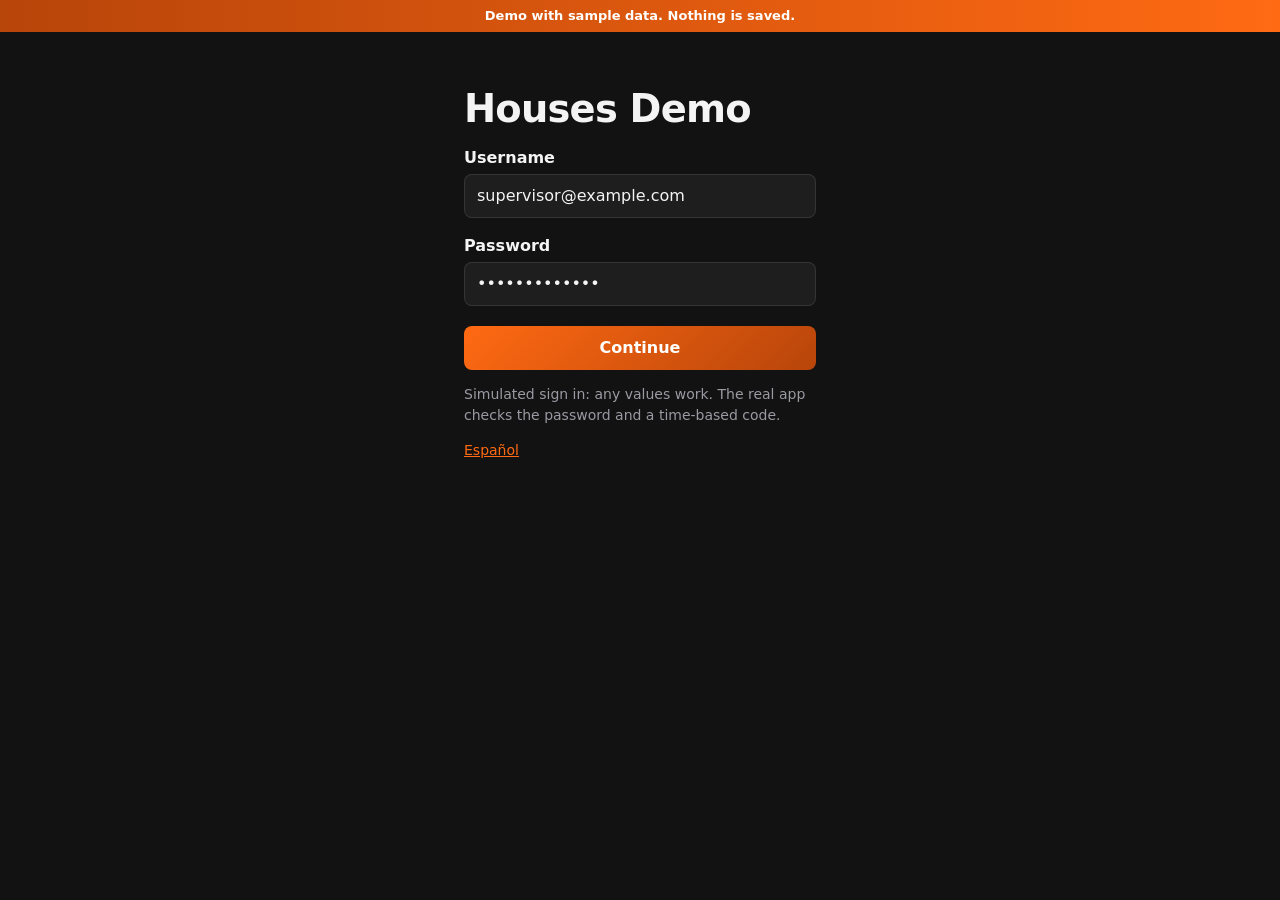
==== index.html @ a1597561 "feat: add the clickable demo with sample data Plain HTML, CSS and JavaScript. English and Spanish. E" ====
<!doctype html><html lang="en"><head><meta charset="utf-8"><meta name="viewport" content="width=device-width, initial-scale=1"><meta name="robots" content="noindex, nofollow"><link rel="icon" type="image/png" href="img/home.png"><title>Houses Demo</title><link rel="stylesheet" href="style.css"></head>
<body><div class="banner" id="bn"></div>
<main class="login">
  <h1 id="h1"></h1>
  <form id="pw">
    <label for="u" id="lu"></label><input id="u" autocomplete="off" value="supervisor@example.com">
    <label for="p" id="lp"></label><input id="p" type="password" autocomplete="off" value="demo-password">
    <button type="submit" id="bc"></button>
  </form>
  <form id="code" hidden>
    <p id="ci"></p>
    <label for="c" id="lc"></label><input id="c" inputmode="numeric" maxlength="6" autocomplete="off" placeholder="123456">
    <button type="submit" id="bs"></button>
  </form>
  <p class="note" id="ln"></p>
  <p class="note"><a href="#" id="sw"></a></p>
</main>
<script src="app.js"></script>
<script>
const set = (id, k) => { document.getElementById(id).textContent = t(k); };
document.title = t("signIn") + " | Houses Demo";
set("bn","banner"); set("h1","brand"); set("lu","username"); set("lp","password"); set("bc","cont"); set("ci","codeIntro"); set("lc","code"); set("bs","signIn"); set("ln","loginNote");
document.getElementById("sw").textContent = LANG === "en" ? "Español" : "English";
document.getElementById("sw").addEventListener("click", (e) => { e.preventDefault(); setLang(LANG === "en" ? "es" : "en"); });
document.getElementById("pw").addEventListener("submit", (e) => { e.preventDefault(); e.target.hidden = true; document.getElementById("code").hidden = false; document.getElementById("c").focus(); });
document.getElementById("code").addEventListener("submit", (e) => { e.preventDefault(); try { sessionStorage.setItem("demo-signed-in", "1"); } catch (err) {} location.href = "home.html"; });
</script></body></html>
---- style.css ----
/* Dark, glassy look: charcoal surfaces, hairline borders, one orange accent. */
:root {
  color-scheme: dark;
  --bg:#121212; --fg:#f4f4f5; --muted:#9a9aa3; --accent:#ff6a13; --accent-2:#b8450a;
  --border:rgba(255,255,255,.10); --card:rgba(255,255,255,.045); --card-solid:#1b1b1d;
  --ok:#4ade80; --warn:#f87171;
}
* { box-sizing:border-box; }
body { margin:0; background:var(--bg); color:var(--fg); font:1rem/1.5 "Inter",system-ui,-apple-system,"Segoe UI",sans-serif; }
h1 { font-size:clamp(1.75rem,3vw,2.5rem); line-height:1.1; letter-spacing:-.02em; margin:.5rem 0 1rem; }
h2 { font-size:1.15rem; margin:1.5rem 0 .5rem; }
a { color:var(--accent); }
.banner { background:linear-gradient(90deg,var(--accent-2),var(--accent)); color:#fff; text-align:center; padding:.35rem 1rem; font-size:.8125rem; font-weight:600; }
.pill { display:inline-block; padding:.15rem .75rem; font-size:.8125rem; font-weight:600; color:#fff; background:linear-gradient(135deg,var(--accent),var(--accent-2)); border-radius:999px; }
main { max-width:56rem; margin:0 auto; padding:1rem 1rem 3rem; }
.grid { display:grid; grid-template-columns:repeat(auto-fit,minmax(10rem,1fr)); gap:.75rem; }
.tile, .card { background:var(--card); border:1px solid var(--border); border-radius:.75rem; padding:.9rem 1.1rem; backdrop-filter:blur(8px); }
.tile .n { font-size:1.9rem; font-weight:700; letter-spacing:-.02em; } .tile .l { color:var(--muted); font-size:.875rem; }
.tile.hot { background:linear-gradient(135deg,var(--accent),var(--accent-2)); border-color:rgba(255,160,100,.5); } .tile.hot .l { color:rgba(255,255,255,.88); }
table { width:100%; border-collapse:collapse; }
th,td { text-align:left; padding:.55rem .35rem; border-bottom:1px solid var(--border); }
th { color:var(--muted); font-weight:600; font-size:.875rem; }
tr.link { cursor:pointer; } tr.link:hover { background:var(--card); }
.yes { color:var(--ok); font-weight:600; } .no { color:var(--warn); font-weight:600; }
label { display:block; margin:1rem 0 .25rem; font-weight:600; }
input, select { width:100%; min-height:2.75rem; padding:.5rem .75rem; font:inherit; color:inherit; background:rgba(255,255,255,.05); border:1px solid var(--border); border-radius:.5rem; }
input:focus-visible, select:focus-visible, button:focus-visible, a:focus-visible { outline:2px solid var(--accent); outline-offset:2px; }
select option { background:var(--card-solid); color:var(--fg); }
button, .btn { display:inline-block; min-height:2.75rem; margin-top:1.25rem; padding:.5rem 1.1rem; font:inherit; font-weight:600; color:#fff; background:linear-gradient(135deg,var(--accent),var(--accent-2)); border:0; border-radius:.5rem; cursor:pointer; text-decoration:none; }
button.secondary { color:var(--fg); background:transparent; border:1px solid var(--border); margin:0; }
.login { max-width:24rem; margin:2rem auto; } .login button { width:100%; }
.crumbs { color:var(--muted); font-size:.9rem; } .crumbs a { color:var(--muted); }
.note { color:var(--muted); font-size:.875rem; }
.list { list-style:none; margin:0; padding:0; } .list li { border-bottom:1px solid var(--border); }
.list a, .list .row { display:flex; justify-content:space-between; align-items:center; gap:.5rem; padding:.7rem .25rem; text-decoration:none; color:var(--fg); }
@media (max-width:30rem) { .hide-s { display:none; } }

body.has-side { display:grid; grid-template-columns:14rem 1fr; grid-template-rows:auto 1fr; min-height:100vh; }
.banner { grid-column:1 / -1; }
.side { grid-row:2; padding:1rem; border-right:1px solid var(--border); background:rgba(255,255,255,.03); display:flex; flex-direction:column; gap:1rem; }
.side .brand { font-weight:700; font-size:1.1rem; letter-spacing:-.01em; }
.side nav { display:flex; flex-direction:column; gap:.25rem; flex:1; }
.side nav a { padding:.6rem .75rem; border-radius:.5rem; color:var(--muted); text-decoration:none; font-weight:600; }
.side nav a:hover { color:var(--fg); background:var(--card); }
.side nav a.on { color:#fff; background:linear-gradient(135deg,var(--accent),var(--accent-2)); }
.content { grid-row:2; width:100%; }
@media (max-width:48rem) {
  body.has-side { grid-template-columns:1fr; grid-template-rows:auto auto 1fr; }
  .side { grid-row:2; flex-direction:row; flex-wrap:wrap; align-items:center; border-right:0; border-bottom:1px solid var(--border); }
  .side nav { flex-direction:row; flex:1; flex-wrap:wrap; } .side .brand { display:none; }
  .content { grid-row:3; }
}

/* Home: the network artwork stays, darkened, behind the content. */
body.home { position:relative; isolation:isolate; }
body.home::before { content:""; position:fixed; inset:0; z-index:-1; background:url(img/background.jpg) center / cover no-repeat; filter:invert(1) hue-rotate(180deg) saturate(1.4); opacity:.4; }
body.home main { max-width:84rem; margin:0; }
.stats { display:grid; grid-template-columns:repeat(auto-fit,minmax(13rem,1fr)); gap:.75rem; margin:.5rem 0 1.25rem; }
.chips { display:flex; flex-wrap:wrap; gap:.5rem; margin-bottom:.75rem; }
.chip { margin:0; min-height:2.5rem; padding:.4rem 1rem; color:#fff; background:var(--card); border:1px solid rgba(255,106,19,.6); border-radius:999px; }
.chip:hover { background:linear-gradient(135deg,var(--accent),var(--accent-2)); }
.toast { min-height:1.5rem; margin:0 0 .5rem; }
.houses { display:grid; grid-template-columns:repeat(auto-fit,minmax(14rem,1fr)); gap:1rem; }
.house { background:var(--card); backdrop-filter:blur(8px); border:1px solid var(--border); border-radius:1rem; padding:1rem; text-align:center; }
.ring { position:relative; width:100%; max-width:15rem; aspect-ratio:1; margin:0 auto; }
.ring .hico { position:absolute; left:50%; top:50%; width:34%; transform:translate(-50%,-50%); }
.ring .pico { position:absolute; width:15%; transform:translate(-50%,-50%); }
.house h2 { margin:.5rem 0 0; } .house .meta { color:var(--muted); font-size:.875rem; }
.chat { margin-top:1.25rem; background:var(--card); backdrop-filter:blur(8px); border:1px solid var(--border); border-radius:1rem; padding:1rem; }
.chat h2 { margin:0 0 .5rem; }
.log { min-height:6rem; max-height:14rem; overflow:auto; display:flex; flex-direction:column; gap:.5rem; margin-bottom:.75rem; }
.msg { max-width:85%; padding:.5rem .75rem; border-radius:.75rem; }
.msg.me { align-self:flex-end; background:linear-gradient(135deg,var(--accent),var(--accent-2)); color:#fff; }
.msg.bot { align-self:flex-start; background:rgba(255,255,255,.07); border:1px solid var(--border); }
.chat form { display:flex; gap:.5rem; } .chat form button { margin:0; }
dialog { width:min(24rem, calc(100% - 2rem)); padding:1rem 1.25rem; color:var(--fg); background:var(--card-solid); border:1px solid var(--border); border-radius:1rem; }
dialog::backdrop { background:rgba(0,0,0,.6); }
dialog h2 { margin:0 0 .5rem; }
.actions { display:flex; gap:.5rem; justify-content:flex-end; } .actions button { margin-top:1rem; }
.error-msg { color:var(--warn); min-height:1.25rem; margin:.5rem 0 0; }

.who { display:grid; grid-template-columns:auto 1fr; gap:.5rem .6rem; align-items:center; }
.avatar { width:2.25rem; height:2.25rem; display:grid; place-items:center; border-radius:50%; font-size:.8rem; font-weight:700; color:#fff; background:linear-gradient(135deg,var(--accent),var(--accent-2)); }
.who-mail { overflow-wrap:anywhere; line-height:1.2; }
.who-actions { grid-column:1 / -1; display:grid; gap:.4rem; }
.who-actions button { width:100%; margin:0; min-height:2.5rem; }
@media (max-width:48rem) { .who { display:flex; flex-wrap:wrap; } .who-mail { display:none; } .who-actions { display:flex; } .who-actions button { width:auto; } }

/* Boxes lift when hovered, to draw the eye. Touch screens skip it, reduced motion keeps them still. */
.tile, .house, .news-item, .staff-card, .vcard { position:relative; transition:transform .18s ease, box-shadow .18s ease, border-color .18s ease; }
.tile::after, .house::after, .news-item::after, .staff-card::after, .vcard::after { content:""; position:absolute; left:0; right:0; top:100%; height:.375rem; } /* hover stays steady on the bottom edge while the box lifts */
@media (hover:hover) {
  .tile:hover, .house:hover, .news-item:hover, .staff-card:hover, .vcard:hover { border-color:rgba(255,106,19,.6); box-shadow:0 12px 28px rgba(0,0,0,.5); }
}
@media (hover:hover) and (prefers-reduced-motion:no-preference) {
  .tile:hover, .house:hover, .news-item:hover, .staff-card:hover, .vcard:hover { transform:translateY(-4px); }
  .chip { transition:transform .18s ease, background .18s ease; } .chip:hover { transform:translateY(-2px); }
}

.news { margin-top:1.25rem; }
.news h2 { margin:0 0 .5rem; }
.news-list { list-style:none; margin:0; padding:0; display:grid; gap:.5rem; }
.news-item { display:grid; grid-template-columns:7.5rem 1fr auto; gap:.75rem; align-items:center; padding:.7rem 1rem; background:var(--card); backdrop-filter:blur(8px); border:1px solid var(--border); border-radius:.75rem; }
.news-tag { justify-self:start; padding:.1rem .65rem; font-size:.75rem; font-weight:700; letter-spacing:.02em; color:#ffb48a; border:1px solid rgba(255,106,19,.55); border-radius:999px; white-space:nowrap; }
.news-item.pending .news-tag { color:#fff; border-color:transparent; background:linear-gradient(135deg,var(--accent),var(--accent-2)); }
.news-time { color:var(--muted); font-size:.8125rem; white-space:nowrap; }
@media (max-width:48rem) { .news-item { grid-template-columns:1fr auto; } .news-text { grid-column:1 / -1; grid-row:2; } }

/* House page */
a.house { display:block; color:inherit; text-decoration:none; }
.beds { display:grid; grid-template-columns:auto minmax(8rem,1fr) auto; gap:.75rem 1.5rem; align-items:center; margin:.5rem 0 1.25rem; }
.beds .bar { height:.75rem; border-radius:999px; background:rgba(255,255,255,.08); overflow:hidden; }
.beds .bar span { display:block; height:100%; border-radius:inherit; background:linear-gradient(90deg,var(--accent-2),var(--accent)); box-shadow:0 0 12px rgba(255,106,19,.6); }
.beds-side { display:flex; gap:1.5rem; text-align:center; }
.beds-side b { display:block; font-size:1.3rem; line-height:1.1; }
.beds-side .l { font-size:.75rem; }
.house-grid { display:grid; grid-template-columns:minmax(0,1.1fr) minmax(0,1fr); gap:1rem; align-items:start; }
.ring-card h2, .info-card h2 { margin:.1rem 0 .5rem; }
.ring.big { max-width:30rem; margin:1rem auto .75rem; }
.pfig { position:absolute; width:17%; margin:0; transform:translate(-50%,-50%); text-align:center; }
.pfig img { display:block; width:78%; margin:0 auto; transition:transform .18s ease; }
.pfig figcaption { margin-top:.1rem; font-size:.75rem; line-height:1.15; color:var(--muted); }
@media (hover:hover) and (prefers-reduced-motion:no-preference) { .pfig:hover img { transform:translateY(-3px) scale(1.06); } }
.info-card address { font-style:normal; font-weight:600; line-height:1.4; }
.phone { margin:.5rem 0 .9rem; } .phone a { color:var(--fg); font-weight:600; text-decoration:none; border-bottom:1px solid rgba(255,106,19,.6); }
.map { position:relative; aspect-ratio:5/3; border:1px solid var(--border); border-radius:.9rem; overflow:hidden; background:#232830; }
.map-view { position:absolute; inset:0; }
.map .mapsvg { display:block; width:100%; height:100%; }
.map-tools { position:absolute; top:.6rem; left:.6rem; display:flex; flex-direction:column; gap:.35rem; }
.map-tools button { margin:0; min-height:0; width:2.25rem; height:2.25rem; padding:0; display:grid; place-items:center; font-size:1.2rem; line-height:1; color:var(--fg); background:rgba(20,24,29,.88); border:1px solid var(--border); border-radius:.55rem; }
.map-tools button:hover:not(:disabled) { border-color:rgba(255,106,19,.7); }
.map-tools button:disabled { opacity:.4; cursor:default; }
.map .pulse { transform-box:fill-box; transform-origin:center; animation:pulse 2.2s ease-out infinite; }
@keyframes pulse { from { transform:scale(.6); opacity:.9; } to { transform:scale(3); opacity:0; } }
@media (prefers-reduced-motion:reduce) { .map .pulse { animation:none; opacity:.5; } }
.staff, .docs { margin-top:1.25rem; }
.staff-list { list-style:none; margin:0; padding:0; display:grid; grid-template-columns:repeat(auto-fit,minmax(15rem,1fr)); gap:.75rem; }
.staff-card { display:flex; align-items:center; gap:.8rem; padding:.8rem 1rem; background:var(--card); backdrop-filter:blur(8px); border:1px solid var(--border); border-radius:.9rem; }
.staff-card .avatar { width:3rem; height:3rem; font-size:1rem; flex:none; }
.s-name { font-weight:700; }
@media (max-width:64rem) { .house-grid { grid-template-columns:1fr; } }
@media (max-width:48rem) { .beds { grid-template-columns:1fr; } .beds-side { justify-content:space-between; } }

/* Visual folders: cards with a tab, an icon, a key figure and a small picture of what is inside. */
.seg { display:inline-flex; flex-wrap:wrap; gap:.25rem; padding:.25rem; margin:.25rem 0 1rem; background:rgba(255,255,255,.05); border:1px solid var(--border); border-radius:999px; }
.seg button { margin:0; min-height:2rem; padding:.2rem .95rem; font-size:.875rem; color:var(--muted); background:transparent; border:0; border-radius:999px; }
.seg button:hover:not(.on) { color:var(--fg); }
.seg button.on { color:#fff; background:linear-gradient(135deg,var(--accent),var(--accent-2)); }
.vgrid { display:grid; grid-template-columns:repeat(auto-fill,minmax(13.5rem,1fr)); gap:.75rem; }
button.vcard { margin:0; min-height:0; padding:.8rem .9rem .7rem; display:flex; flex-direction:column; gap:.6rem; text-align:left; font:inherit; font-weight:400; color:var(--fg); background:var(--card); backdrop-filter:blur(8px); border:1px solid var(--border); border-radius:1rem; cursor:pointer; }
.vc-head { display:flex; justify-content:space-between; align-items:center; gap:.5rem; }
.vc-title { font-weight:700; letter-spacing:-.01em; overflow-wrap:anywhere; }
.vc-tag { padding:.05rem .6rem; font-size:.7rem; font-weight:700; letter-spacing:.04em; color:#ffb48a; border:1px solid rgba(255,106,19,.65); border-radius:999px; box-shadow:0 0 8px rgba(255,106,19,.35); white-space:nowrap; }
.vc-body { display:flex; align-items:center; gap:.7rem; }
.vc-icon { flex:none; width:2.6rem; height:2.6rem; display:grid; place-items:center; background:rgba(255,255,255,.04); border:1px solid var(--border); border-radius:.6rem; }
.vc-metric { display:flex; flex-direction:column; line-height:1.25; }
.vc-metric b { font-size:1.15rem; color:#ff8a3d; }
.vc-metric b.yes { color:var(--ok); } .vc-metric b.no { color:var(--warn); }
.vc-metric small { color:var(--muted); font-size:.72rem; }
.vc-viz { display:flex; align-items:center; height:1.5rem; }
.vc-viz svg { display:block; width:100%; height:100%; overflow:visible; }
.spark { fill:none; stroke:#ff8a3d; stroke-width:1.6; stroke-linecap:round; stroke-linejoin:round; filter:drop-shadow(0 0 3px rgba(255,106,19,.85)); }
.dots { display:flex; gap:.3rem; }
.dots i { width:.55rem; height:.55rem; border-radius:50%; background:var(--ok); box-shadow:0 0 6px rgba(74,222,128,.55); }
.dots i.off { background:transparent; box-shadow:inset 0 0 0 1.5px var(--warn); }
.tl { position:relative; width:100%; height:.4rem; background:rgba(255,255,255,.1); border-radius:999px; }
.tl i { position:absolute; top:0; bottom:0; border-radius:999px; background:#ff8a3d; box-shadow:0 0 8px rgba(255,106,19,.7); }
.vc-cta { color:var(--muted); font-size:.72rem; }

/* The banner and the sidebar stay in view, so the user block and Settings are never below the fold. */
:root { --banner-h:2rem; }
.banner { position:sticky; top:0; z-index:20; height:var(--banner-h); display:flex; align-items:center; justify-content:center; padding:0 1rem; }
@media (min-width:48.01rem) { .side { position:sticky; top:var(--banner-h); align-self:start; height:calc(100vh - var(--banner-h)); overflow-y:auto; } }

/* Calendar */
.sr-only { position:absolute; width:1px; height:1px; overflow:hidden; clip:rect(0 0 0 0); white-space:nowrap; }
.t-visit { --c:#4aa8ff; } .t-task { --c:#ff6a13; } .t-followup { --c:#f87171; } .t-license { --c:#fbbf24; } .t-review { --c:#a78bfa; }
.cal-bar { display:flex; flex-wrap:wrap; align-items:center; gap:.75rem 1.25rem; margin:.25rem 0 1rem; }
.cal-bar h2 { margin:0; min-width:11rem; font-size:1.35rem; letter-spacing:-.01em; }
.cal-nav { display:inline-flex; gap:.25rem; padding:.25rem; background:rgba(255,255,255,.05); border:1px solid var(--border); border-radius:999px; }
.cal-nav button { margin:0; min-height:2rem; min-width:2.25rem; padding:.2rem .8rem; font-size:.9rem; color:var(--fg); background:transparent; border:0; border-radius:999px; }
.cal-nav button:hover { background:rgba(255,255,255,.1); }
.cal-legend { list-style:none; margin:0 0 0 auto; padding:0; display:flex; flex-wrap:wrap; gap:.4rem .9rem; color:var(--muted); font-size:.8rem; }
.cal-legend li::before { content:""; display:inline-block; width:.6rem; height:.6rem; margin-right:.4rem; border-radius:50%; background:var(--c); box-shadow:0 0 6px var(--c); }
.cal-layout { display:grid; grid-template-columns:minmax(0,1fr) 22rem; gap:1rem; align-items:start; }
.cal-card { padding:.6rem; background:var(--card); backdrop-filter:blur(8px); border:1px solid var(--border); border-radius:1rem; }
table.cal { width:100%; border-collapse:separate; border-spacing:.25rem; table-layout:fixed; }
table.cal th { padding:.25rem; color:var(--muted); font-size:.75rem; font-weight:600; text-align:center; border:0; }
table.cal td { padding:0; border:0; vertical-align:top; }
button.cal-day { position:relative; margin:0; width:100%; min-height:5.6rem; padding:.35rem .4rem; display:flex; flex-direction:column; align-items:stretch; gap:.25rem; text-align:left; font:inherit; font-weight:400; color:var(--fg); background:rgba(255,255,255,.035); border:1px solid var(--border); border-radius:.6rem; cursor:pointer; }
button.cal-day.out { opacity:.45; }
button.cal-day.past .ev-chip { opacity:.55; }
button.cal-day[aria-pressed="true"] { border-color:rgba(255,106,19,.9); box-shadow:0 0 0 1px rgba(255,106,19,.5), 0 0 14px rgba(255,106,19,.25); }
.cal-day .num { align-self:flex-start; min-width:1.5rem; height:1.5rem; display:grid; place-items:center; padding:0 .3rem; font-size:.8rem; font-weight:700; border-radius:999px; }
.cal-day.today .num { color:#fff; background:linear-gradient(135deg,var(--accent),var(--accent-2)); }
.ev-chips { display:flex; flex-direction:column; gap:.15rem; min-width:0; }
.ev-chip { display:flex; align-items:center; gap:.3rem; min-width:0; font-size:.68rem; line-height:1.25; }
.ev-chip i { flex:none; width:.45rem; height:.45rem; border-radius:50%; background:var(--c); box-shadow:0 0 5px var(--c); }
.ev-chip span { overflow:hidden; text-overflow:ellipsis; white-space:nowrap; }
.ev-more { font-size:.68rem; color:var(--muted); }
.cal-side { display:grid; gap:1rem; }
.cal-side .card h2 { margin:.1rem 0 .6rem; font-size:1.05rem; }
.ag-list { list-style:none; margin:0; padding:0; display:grid; gap:.5rem; }
.ag-item { position:relative; display:grid; gap:.25rem; padding:.6rem .8rem; background:rgba(255,255,255,.04); border:1px solid var(--border); border-left:3px solid var(--c); border-radius:.7rem; }
button.ag-item { margin:0; min-height:0; width:100%; text-align:left; font:inherit; font-weight:400; color:var(--fg); cursor:pointer; }
.ag-meta { display:flex; flex-wrap:wrap; align-items:center; gap:.2rem .6rem; }
.ag-tag { padding:.02rem .55rem; font-size:.68rem; font-weight:700; letter-spacing:.03em; color:var(--c); border:1px solid var(--c); border-radius:999px; }
.ag-time { color:var(--muted); font-size:.78rem; }
.ag-text { font-size:.9rem; line-height:1.35; }
button.cal-day::after, .ag-item::after { content:""; position:absolute; left:0; right:0; top:100%; height:.3rem; }
@media (hover:hover) {
  button.cal-day:hover { border-color:rgba(255,106,19,.6); box-shadow:0 8px 20px rgba(0,0,0,.45); }
  .ag-item:hover { border-color:rgba(255,106,19,.6) rgba(255,106,19,.6) rgba(255,106,19,.6) var(--c); box-shadow:0 10px 24px rgba(0,0,0,.45); }
}
@media (hover:hover) and (prefers-reduced-motion:no-preference) {
  button.cal-day, .ag-item { transition:transform .18s ease, box-shadow .18s ease, border-color .18s ease; }
  button.cal-day:hover { transform:translateY(-2px); }
  .ag-item:hover { transform:translateY(-3px); }
}
@media (max-width:64rem) { .cal-layout { grid-template-columns:1fr; } .cal-legend { margin-left:0; } }
@media (max-width:48rem) {
  table.cal { border-spacing:.15rem; }
  button.cal-day { min-height:3.6rem; padding:.25rem .2rem; align-items:center; }
  .cal-day .num { align-self:center; }
  .ev-chips { flex-direction:row; flex-wrap:wrap; justify-content:center; gap:.2rem; }
  .ev-chip span, .ev-more { display:none; }
  .cal-bar h2 { min-width:0; flex:1 1 100%; order:-1; }
}
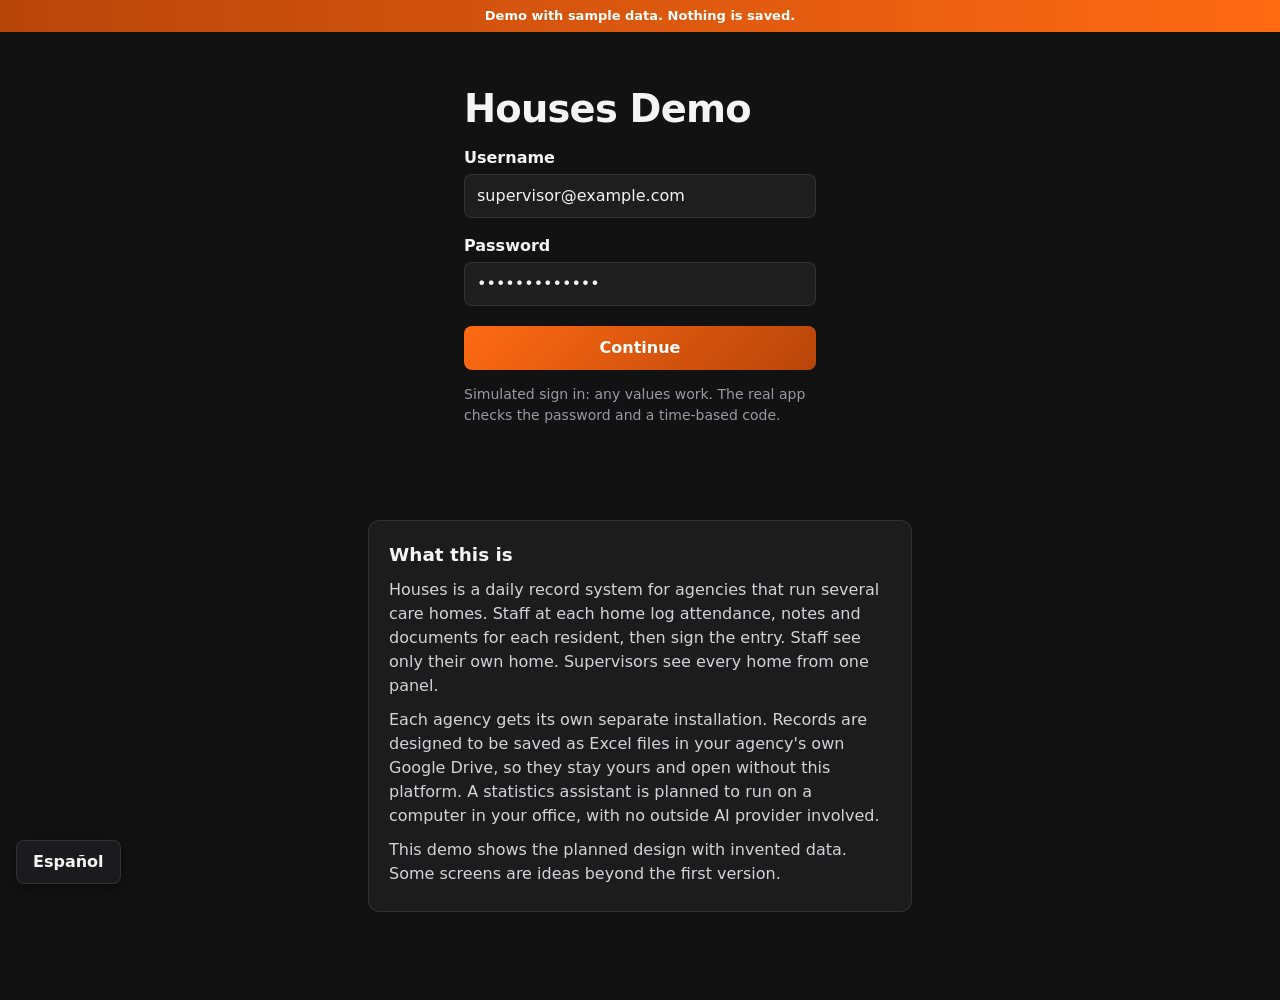
==== commit 6f233950: "feat: add the About paragraph and a bottom-left language button to the sign-in page Co-Authored-By: " ====
--- a/index.html
+++ b/index.html
@@ -13,15 +13,21 @@
     <button type="submit" id="bs"></button>
   </form>
   <p class="note" id="ln"></p>
-  <p class="note"><a href="#" id="sw"></a></p>
 </main>
+<section class="about" aria-labelledby="at">
+  <h2 id="at"></h2>
+  <p id="a1"></p><p id="a2"></p><p id="a3"></p>
+</section>
+<button type="button" class="lang-fab" id="sw"></button>
 <script src="app.js"></script>
 <script>
 const set = (id, k) => { document.getElementById(id).textContent = t(k); };
 document.title = t("signIn") + " | Houses Demo";
 set("bn","banner"); set("h1","brand"); set("lu","username"); set("lp","password"); set("bc","cont"); set("ci","codeIntro"); set("lc","code"); set("bs","signIn"); set("ln","loginNote");
-document.getElementById("sw").textContent = LANG === "en" ? "Español" : "English";
-document.getElementById("sw").addEventListener("click", (e) => { e.preventDefault(); setLang(LANG === "en" ? "es" : "en"); });
+set("at","aboutTitle"); set("a1","aboutP1"); set("a2","aboutP2"); set("a3","aboutP3");
+const sw = document.getElementById("sw"); // fixed bottom-left; shows the language you can switch to
+sw.textContent = LANG === "en" ? "Español" : "English"; sw.lang = LANG === "en" ? "es" : "en";
+sw.addEventListener("click", () => setLang(LANG === "en" ? "es" : "en"));
 document.getElementById("pw").addEventListener("submit", (e) => { e.preventDefault(); e.target.hidden = true; document.getElementById("code").hidden = false; document.getElementById("c").focus(); });
 document.getElementById("code").addEventListener("submit", (e) => { e.preventDefault(); try { sessionStorage.setItem("demo-signed-in", "1"); } catch (err) {} location.href = "home.html"; });
 </script></body></html>
--- a/style.css
+++ b/style.css
@@ -29,6 +29,10 @@
 button, .btn { display:inline-block; min-height:2.75rem; margin-top:1.25rem; padding:.5rem 1.1rem; font:inherit; font-weight:600; color:#fff; background:linear-gradient(135deg,var(--accent),var(--accent-2)); border:0; border-radius:.5rem; cursor:pointer; text-decoration:none; }
 button.secondary { color:var(--fg); background:transparent; border:1px solid var(--border); margin:0; }
 .login { max-width:24rem; margin:2rem auto; } .login button { width:100%; }
+.about { width:calc(100% - 2rem); max-width:34rem; margin:0 auto 5.5rem; padding:.25rem 1.25rem 1rem; background:var(--card); border:1px solid var(--border); border-radius:.75rem; }
+.about h2 { margin-top:1rem; } .about p { margin:.6rem 0; color:#d4d4d8; }
+.lang-fab { position:fixed; left:1rem; bottom:calc(1rem + env(safe-area-inset-bottom)); z-index:30; margin:0; padding:.5rem 1rem; color:var(--fg); background:var(--card-solid); border:1px solid var(--border); box-shadow:0 4px 14px rgba(0,0,0,.45); }
+.lang-fab:hover { border-color:rgba(255,106,19,.7); }
 .crumbs { color:var(--muted); font-size:.9rem; } .crumbs a { color:var(--muted); }
 .note { color:var(--muted); font-size:.875rem; }
 .list { list-style:none; margin:0; padding:0; } .list li { border-bottom:1px solid var(--border); }
